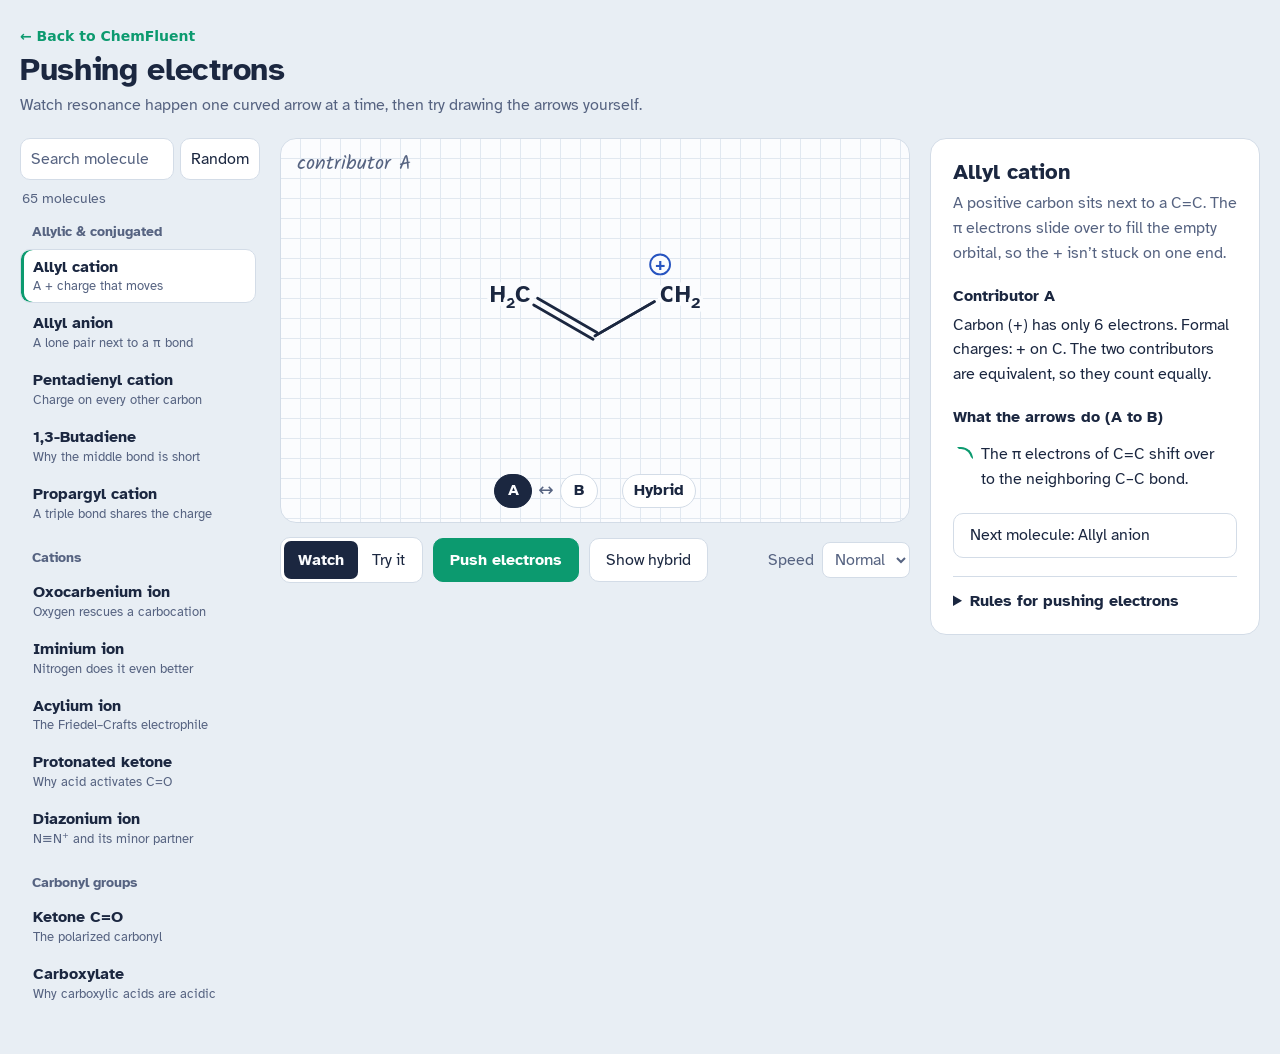
==== resonance.html @ a4720a3f "ChemFluent: 42-chapter Gen Chem, Organic and Biochem study app (learn, worked examples, generated pr" ====
<!DOCTYPE html>
<html lang="en">
<head>
<meta charset="utf-8">
<meta name="viewport" content="width=device-width, initial-scale=1, viewport-fit=cover">
<title>Pushing electrons: resonance, animated</title>
<style>.back-hub{display:inline-block;margin:0 0 8px;font:600 14px system-ui,sans-serif;color:var(--arrow);text-decoration:none}</style>
<link rel="preconnect" href="https://fonts.googleapis.com">
<link rel="preconnect" href="https://fonts.gstatic.com" crossorigin>
<link href="https://fonts.googleapis.com/css2?family=Atkinson+Hyperlegible:wght@400;700&family=Kalam:wght@400;700&display=swap" rel="stylesheet">
<link rel="stylesheet" href="style.css">
</head>
<body>
<div id="loadError" style="max-width:640px;margin:40px auto;padding:20px 24px;border:2px solid #C5352B;border-radius:12px;background:#fff;color:#1B2740;font-family:system-ui,sans-serif;line-height:1.5">
  <strong>The app files didn’t load.</strong>
  <p style="margin:8px 0 0">This page needs <code>style.css</code>, <code>engine.js</code>, <code>molecules.js</code> and <code>app.js</code> in the same folder. Unzip the whole project first (don’t open it from inside the zip), then open <code>index.html</code>. Or open <code>standalone.html</code>, which works on its own.</p>
</div>
<div class="wrap">
  <header>
    <a class="back-hub" href="index.html#/ch/resonance">← Back to ChemFluent</a>
    <h1>Pushing electrons</h1>
    <p>Watch resonance happen one curved arrow at a time, then try drawing the arrows yourself.</p>
  </header>
  <div class="app">
    <nav class="examples" aria-label="Molecules">
      <div class="nav-top">
        <input id="search" type="search" placeholder="Search molecules" aria-label="Search molecules">
        <button id="randBtn">Random</button>
      </div>
      <span id="countLabel"></span>
      <div id="exList"></div>
    </nav>
    <main>
      <div class="stage">
        <div class="stage-tag" id="stageTag"></div>
        <svg id="mol" viewBox="0 0 600 320" role="img" aria-label="Molecule with resonance arrows"></svg>
        <div class="forms" id="formPills"></div>
      </div>
      <div class="controls">
        <div class="seg" role="group" aria-label="Mode">
          <button data-mode="watch" aria-pressed="true">Watch</button>
          <button data-mode="try" aria-pressed="false">Try it</button>
        </div>
        <button class="btn primary" id="pushBtn">Push electrons</button>
        <button class="btn" id="hybridBtn" aria-pressed="false">Show hybrid</button>
        <label class="speed">Speed
          <select id="speedSel"><option value="1.8">Slow</option><option value="1" selected>Normal</option><option value="0.6">Fast</option></select>
        </label>
      </div>
      <div class="try" id="tryBox" hidden>
        <p id="tryMsg"></p>
        <button class="btn" id="hintBtn">Show me where to start</button>
      </div>
    </main>
    <aside class="notes">
      <h2 id="exName"></h2>
      <p id="exIntro"></p>
      <h3 id="formHead"></h3>
      <p id="formNote"></p>
      <div id="stepsSec">
        <h3 id="stepsHead">What the arrows do</h3>
        <ul id="steps"></ul>
        <p class="result" id="result"></p>
      </div>
      <button class="btn" id="nextBtn">Next molecule</button>
      <details>
        <summary>Rules for pushing electrons</summary>
        <ul>
          <li>Atoms never move. Only electrons do: lone pairs and π bonds.</li>
          <li>Single (σ) bonds stay put. They're the skeleton.</li>
          <li>An arrow starts at electrons and points to where they end up, either a new bond or a new lone pair.</li>
          <li>C, N and O can't go past eight electrons. If one arrow adds electrons to an atom, another arrow usually has to take some away.</li>
          <li>Total charge never changes. It only moves.</li>
          <li>No single structure is the real molecule. The real thing is the hybrid, a blend of all the contributors.</li>
          <li>The best contributors have full octets, the fewest charges, and any negative charge on the more electronegative atom.</li>
        </ul>
      </details>
    </aside>
  </div>
</div>
<script src="engine.js"></script>
<script src="molecules.js"></script>
<script src="app.js"></script>
</body>
</html>
---- style.css ----
/* Pushing electrons: styles */
:root{
  box-sizing:border-box;
  padding-top:env(safe-area-inset-top,0px);
  padding-bottom:env(safe-area-inset-bottom,0px);
  --bg:#E8EEF4; --paper:#FBFCFE; --panel:#FFFFFF; --grid:#E1E8F0;
  --ink:#1B2740; --muted:#566381; --line:#D3DCE7;
  --arrow:#0C9A6F; --on-arrow:#FFFFFF; --pos:#2754C0; --neg:#C5352B;
  --soft:#E3F4EE;
}
@media (prefers-color-scheme:dark){
  :root:not([data-theme="light"]){
    --bg:#0F141B; --paper:#151C25; --panel:#19212C; --grid:#1D2733;
    --ink:#E3EAF3; --muted:#95A3B8; --line:#2A3646;
    --arrow:#43D9A0; --on-arrow:#08231A; --pos:#7FA9FF; --neg:#FF8274; --soft:#173228;
  }
}
:root[data-theme="dark"]{
  --bg:#0F141B; --paper:#151C25; --panel:#19212C; --grid:#1D2733;
  --ink:#E3EAF3; --muted:#95A3B8; --line:#2A3646;
  --arrow:#43D9A0; --on-arrow:#08231A; --pos:#7FA9FF; --neg:#FF8274; --soft:#173228;
}
html{scroll-padding-top:env(safe-area-inset-top,0px)}
*,*::before,*::after{box-sizing:inherit}
body{margin:0;background:var(--bg);color:var(--ink);
  font-family:'Atkinson Hyperlegible',system-ui,-apple-system,'Segoe UI',Roboto,sans-serif;font-size:16px;line-height:1.55}
button,select,input{font:inherit;color:inherit}
:focus-visible{outline:3px solid var(--arrow);outline-offset:2px}
.wrap{max-width:1320px;margin:0 auto;padding:24px 20px 48px}
header{margin-bottom:20px;max-width:72ch}
h1{font-size:2rem;line-height:1.15;margin:0 0 4px;letter-spacing:-.01em}
header p{margin:0;color:var(--muted)}
.app{display:grid;grid-template-columns:240px minmax(0,1fr) 330px;gap:20px;align-items:start}

/* molecule list */
nav.examples{position:sticky;top:16px;display:flex;flex-direction:column;gap:8px;max-height:calc(100vh - 32px)}
.nav-top{display:flex;gap:6px;align-items:center}
#search{flex:1;min-width:0;border:1px solid var(--line);background:var(--panel);border-radius:10px;padding:8px 10px}
#search::placeholder{color:var(--muted)}
#randBtn{border:1px solid var(--line);background:var(--panel);border-radius:10px;padding:8px 10px;cursor:pointer;white-space:nowrap}
#countLabel{font-size:.85rem;color:var(--muted);margin:0 2px}
#exList{overflow-y:auto;display:flex;flex-direction:column;gap:2px;padding-right:4px;min-height:0}
.cat{font-size:.85rem;color:var(--muted);margin:14px 12px 4px;font-weight:700}
.cat:first-child{margin-top:4px}
.ex-btn{text-align:left;background:transparent;border:1px solid transparent;border-radius:10px;padding:7px 12px;cursor:pointer;line-height:1.3}
.ex-btn .name{display:block;font-weight:700}
.ex-btn small{display:block;color:var(--muted);font-size:.82rem;margin-top:1px}
.ex-btn:hover{background:var(--panel)}
.ex-btn[aria-current="true"]{background:var(--panel);border-color:var(--line);box-shadow:inset 3px 0 0 var(--arrow)}
.empty-nav{color:var(--muted);padding:8px 12px;margin:0}

/* stage */
.stage{position:relative;background-color:var(--paper);
  background-image:linear-gradient(var(--grid) 1px,transparent 1px),linear-gradient(90deg,var(--grid) 1px,transparent 1px);
  background-size:20px 20px;background-position:-1px -1px;border:1px solid var(--line);border-radius:16px;overflow:hidden}
#mol{display:block;width:100%;height:auto;transition:opacity .18s ease}
#mol.fade{opacity:0}
.stage-tag{position:absolute;top:10px;left:16px;font-family:Kalam,'Comic Sans MS',cursive;font-size:1.25rem;color:var(--muted);pointer-events:none}
.forms{display:flex;justify-content:center;align-items:center;gap:6px;flex-wrap:wrap;padding:0 12px 14px}
.pill{min-width:38px;height:34px;padding:0 11px;border-radius:17px;border:1.5px solid var(--line);background:var(--panel);cursor:pointer;font-weight:700}
.pill.minor{border-style:dashed}
.pill[aria-pressed="true"]{border-color:var(--ink);border-style:solid;background:var(--ink);color:var(--paper)}
.rarr{color:var(--muted);font-size:1.15rem}
.gap{width:12px}

.bond{stroke:var(--ink);stroke-width:2.6;stroke-linecap:round}
.bond.dash{stroke-dasharray:5 6}
.atom{font-size:22px;font-weight:700;fill:var(--ink);paint-order:stroke;stroke:var(--paper);stroke-width:7px;stroke-linejoin:round}
.lp circle{fill:var(--ink)}
.charge circle{fill:var(--paper);stroke-width:1.8}
.charge text{font-size:16px;font-weight:700;text-anchor:middle;dominant-baseline:central}
.charge.pos circle{stroke:var(--pos)} .charge.pos text{fill:var(--pos)}
.charge.neg circle{stroke:var(--neg)} .charge.neg text{fill:var(--neg)}
.delta{font-family:Kalam,cursive;font-size:21px;font-weight:700;text-anchor:middle;dominant-baseline:central}
.delta.pos{fill:var(--pos)} .delta.neg{fill:var(--neg)}
.shaft{fill:none;stroke:var(--arrow);stroke-width:2.5;stroke-linecap:round}
.head{fill:var(--arrow)}
.e{fill:var(--arrow);filter:drop-shadow(0 0 3px var(--arrow))}
.hit{cursor:pointer;fill:transparent;stroke:transparent}
.hit-line{stroke:transparent;stroke-width:20;stroke-linecap:round;cursor:pointer}
.hit:hover{stroke:var(--arrow);stroke-opacity:.25}
.hit-line:hover{stroke:var(--arrow);stroke-opacity:.14}
.sel-line{stroke:var(--arrow);stroke-opacity:.3;stroke-width:16;stroke-linecap:round}
.sel-dot{fill:var(--arrow);fill-opacity:.25;stroke:var(--arrow);stroke-width:2}
.pulse{fill:none;stroke:var(--arrow);stroke-width:2.5;animation:pulse 1.2s ease-out infinite;transform-box:fill-box;transform-origin:center}
@keyframes pulse{0%{opacity:1;transform:scale(.6)}100%{opacity:0;transform:scale(1.6)}}

/* controls */
.controls{display:flex;flex-wrap:wrap;gap:10px;align-items:center;margin-top:14px}
.seg{display:inline-flex;background:var(--panel);border:1px solid var(--line);border-radius:10px;padding:3px}
.seg button{border:0;background:transparent;padding:7px 14px;border-radius:7px;cursor:pointer}
.seg button[aria-pressed="true"]{background:var(--ink);color:var(--paper);font-weight:700}
.btn{border:1px solid var(--line);background:var(--panel);padding:9px 16px;border-radius:10px;cursor:pointer}
.btn[aria-pressed="true"]{border-color:var(--ink);box-shadow:inset 0 0 0 1px var(--ink);font-weight:700}
.btn.primary{background:var(--arrow);border-color:var(--arrow);color:var(--on-arrow);font-weight:700}
.btn:disabled{opacity:.45;cursor:not-allowed}
.speed{margin-left:auto;color:var(--muted);display:flex;gap:8px;align-items:center}
.speed select{background:var(--panel);border:1px solid var(--line);border-radius:8px;padding:6px 8px}
.try{margin-top:12px;background:var(--panel);border:1px solid var(--line);border-radius:12px;padding:12px 14px;display:flex;gap:12px;align-items:center;flex-wrap:wrap}
.try[hidden]{display:none}
.try p{margin:0;flex:1 1 260px}
.try p.good{color:var(--arrow);font-weight:700}
.try p.bad{color:var(--neg)}

/* notes */
aside.notes{background:var(--panel);border:1px solid var(--line);border-radius:16px;padding:20px 22px}
aside h2{font-size:1.4rem;margin:0 0 6px;line-height:1.2}
aside h3{font-size:1rem;margin:18px 0 4px}
aside p{margin:0 0 8px}
#exIntro{color:var(--muted)}
#steps{list-style:none;margin:6px 0 0;padding:0}
#steps li{position:relative;padding:6px 6px 6px 28px;border-radius:8px;transition:background .2s}
#steps li::before{content:"";position:absolute;left:4px;top:11px;width:16px;height:12px;border:2.5px solid var(--arrow);border-color:var(--arrow) var(--arrow) transparent transparent;border-radius:0 12px 0 0}
#steps li.active{background:var(--soft)}
#steps li.empty{color:var(--muted);padding-left:0}
#steps li.empty::before{display:none}
.result{margin-top:10px!important;padding:10px 12px;border-left:3px solid var(--arrow);background:var(--soft);border-radius:0 8px 8px 0}
.result:empty{display:none}
#nextBtn{width:100%;margin-top:16px;text-align:left}
details{margin-top:18px;border-top:1px solid var(--line);padding-top:12px}
summary{cursor:pointer;font-weight:700}
details ul{padding-left:18px;margin:8px 0 0}
details li{margin-bottom:6px}

@media (max-width:1100px){
  .app{grid-template-columns:minmax(0,1fr) 320px}
  nav.examples{grid-column:1 / -1;position:static;max-height:none}
  #exList{max-height:220px;background:var(--panel);border:1px solid var(--line);border-radius:12px;padding:4px}
}
@media (max-width:760px){
  .app{grid-template-columns:minmax(0,1fr)}
  h1{font-size:1.6rem}
  .speed{margin-left:0}
  .stage-tag{font-size:1.05rem}
}
@media (prefers-reduced-motion:reduce){.pulse{animation:none;opacity:.8}}
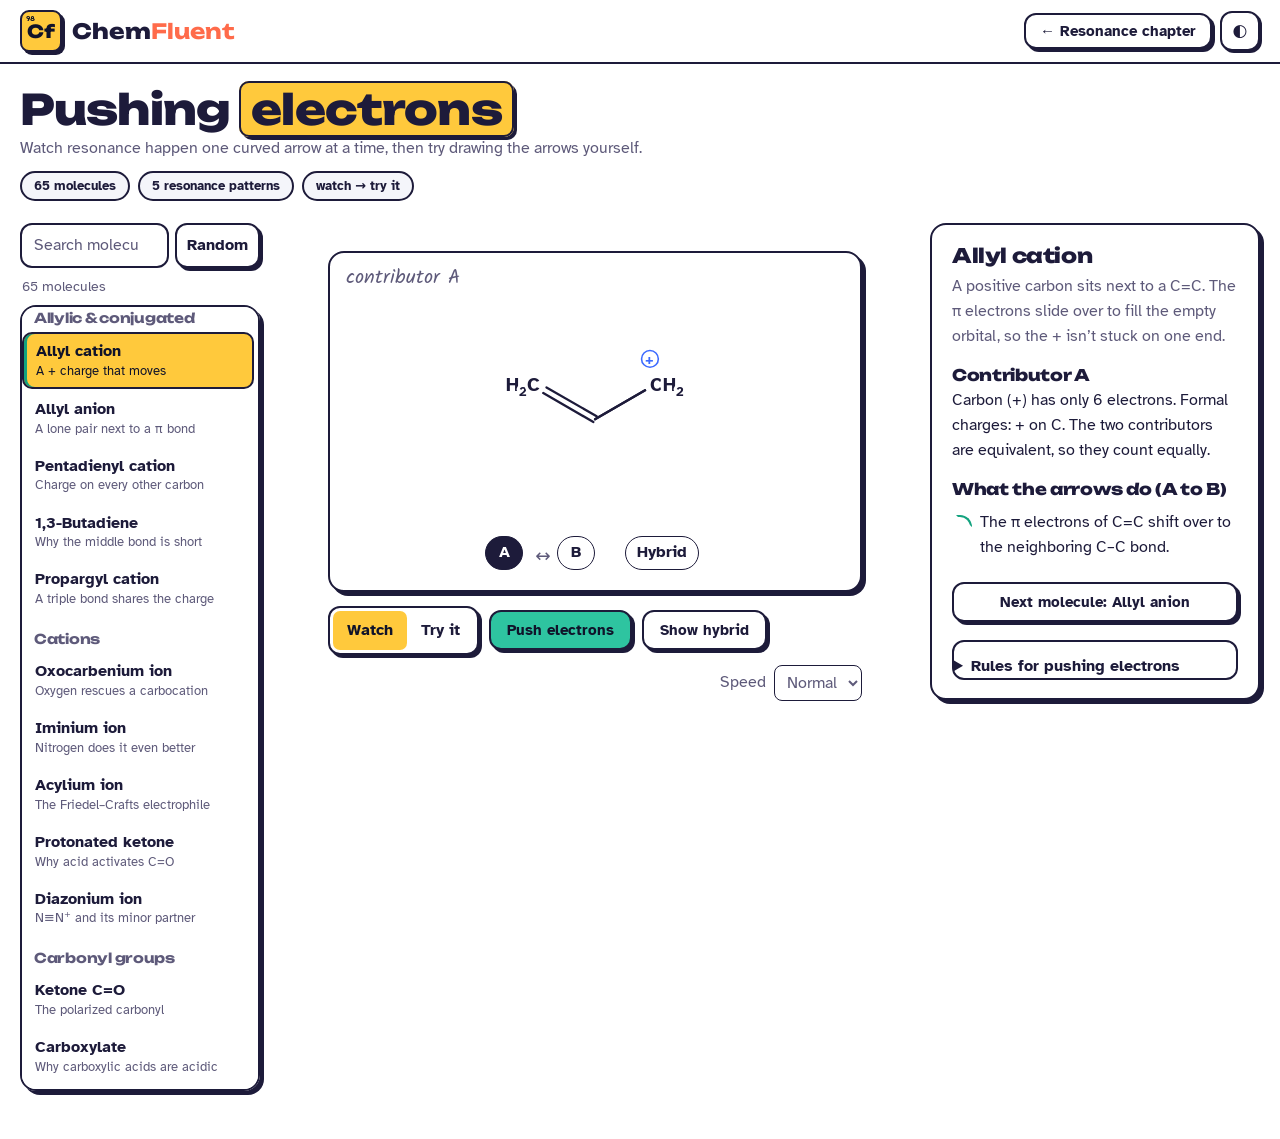
==== commit f6808ae3: "Restyle the Pushing electrons lab in the ChemFluent design Co-Authored-By: Claude Opus 5.5 <noreply@" ====
--- a/resonance.html
+++ b/resonance.html
@@ -4,22 +4,29 @@
 <meta charset="utf-8">
 <meta name="viewport" content="width=device-width, initial-scale=1, viewport-fit=cover">
 <title>Pushing electrons: resonance, animated</title>
-<style>.back-hub{display:inline-block;margin:0 0 8px;font:600 14px system-ui,sans-serif;color:var(--arrow);text-decoration:none}</style>
 <link rel="preconnect" href="https://fonts.googleapis.com">
 <link rel="preconnect" href="https://fonts.gstatic.com" crossorigin>
-<link href="https://fonts.googleapis.com/css2?family=Atkinson+Hyperlegible:wght@400;700&family=Kalam:wght@400;700&display=swap" rel="stylesheet">
-<link rel="stylesheet" href="style.css">
+<link href="https://fonts.googleapis.com/css2?family=Atkinson+Hyperlegible:wght@400;700&family=Kalam:wght@400;700&family=Unbounded:wght@600;800&display=swap" rel="stylesheet">
+<link rel="stylesheet" href="hub.css?v=9">
+<link rel="stylesheet" href="style.css?v=2">
+<link rel="stylesheet" href="pe-skin.css?v=1">
+<script>try{const t=localStorage.getItem('cf-theme');if(t)document.documentElement.dataset.theme=t}catch(e){}</script>
 </head>
 <body>
 <div id="loadError" style="max-width:640px;margin:40px auto;padding:20px 24px;border:2px solid #C5352B;border-radius:12px;background:#fff;color:#1B2740;font-family:system-ui,sans-serif;line-height:1.5">
   <strong>The app files didn’t load.</strong>
   <p style="margin:8px 0 0">This page needs <code>style.css</code>, <code>engine.js</code>, <code>molecules.js</code> and <code>app.js</code> in the same folder. Unzip the whole project first (don’t open it from inside the zip), then open <code>index.html</code>. Or open <code>standalone.html</code>, which works on its own.</p>
 </div>
+<header class="top">
+  <a class="logo" href="index.html#/"><span class="tile" aria-hidden="true"><small>98</small>Cf</span>Chem<b>Fluent</b></a>
+  <div class="meta"><a class="btn" style="padding:7px 14px;box-shadow:3px 3px 0 var(--ink)" href="index.html#/ch/resonance">← Resonance chapter</a>
+  <button class="iconbtn" id="themeBtn" aria-label="Toggle light and dark theme" onclick="const n=(document.documentElement.dataset.theme==='dark')?'light':'dark';document.documentElement.dataset.theme=n;try{localStorage.setItem('cf-theme',n)}catch(e){}">◐</button></div>
+</header>
 <div class="wrap">
-  <header>
-    <a class="back-hub" href="index.html#/ch/resonance">← Back to ChemFluent</a>
-    <h1>Pushing electrons</h1>
+  <header class="pe-h">
+    <h1>Pushing <em>electrons</em></h1>
     <p>Watch resonance happen one curved arrow at a time, then try drawing the arrows yourself.</p>
+    <div class="pe-chips"><span>65 molecules</span><span>5 resonance patterns</span><span>watch → try it</span></div>
   </header>
   <div class="app">
     <nav class="examples" aria-label="Molecules">
--- a/hub.css
+++ b/hub.css
@@ -0,0 +1,359 @@
+/* ChemFluent — "Periodic Pop": lab-notebook paper, element tiles, flat bold color, ink outlines. */
+:root{
+  --paper:#FFFFFF; --paper2:#FFFFFF; --grid:rgba(40,40,90,.06); --ink:#1D1B3A; --muted:#5E5A7A; --line:#1D1B3A;
+  --c1:#FF6B4A; --c2:#3D6BFF; --c3:#FFC93C; --c4:#2EC4A0; --c5:#A66CFF;
+  --acc:#2EC4A0; --acc2:#3D6BFF; --warm:#FFC93C; --pink:#FF5FA2; --neg:#FF4B4B; --ok:#14A37F;
+  --panel:#FFFFFF; --panel2:#F4F5FA; --on-acc:#1D1B3A;
+  --sh:4px 4px 0 var(--ink); --sh2:7px 7px 0 var(--ink); --r:16px; --bw:2.5px;
+  color-scheme:light;
+}
+:root[data-theme="dark"]{
+  --paper:#15142B; --paper2:#1C1B38; --grid:rgba(255,255,255,.05); --ink:#F4F1FF; --muted:#B4AFD6; --line:#F4F1FF;
+  --panel:#1F1E3E; --panel2:#2A2850; --on-acc:#15142B; color-scheme:dark;
+}
+*{box-sizing:border-box}
+html{scroll-padding-top:80px}
+body{margin:0;color:var(--ink);font:17px/1.6 "Atkinson Hyperlegible",system-ui,sans-serif;min-height:100vh;
+  background-color:var(--paper);background-image:url("data:image/svg+xml,%3Csvg%20xmlns%3D%22http%3A//www.w3.org/2000/svg%22%20width%3D%2256%22%20height%3D%2297%22%20viewBox%3D%220%200%2056%2097%22%3E%3Cpath%20d%3D%22M28%200l28%2016v32L28%2064%200%2048V16zM28%2064v33M0%2016L-28%200M56%2016l28-16%22%20fill%3D%22none%22%20stroke%3D%22%233D6BFF%22%20stroke-opacity%3D%22.09%22%20stroke-width%3D%221.5%22/%3E%3C/svg%3E")}
+:root[data-theme="dark"] body{background-image:linear-gradient(var(--grid) 1px,transparent 1px),linear-gradient(90deg,var(--grid) 1px,transparent 1px);background-size:28px 28px}
+a{color:var(--acc2)}
+h1,h2,h3{font-family:Unbounded,"Arial Black",sans-serif;font-weight:800;letter-spacing:-.02em;line-height:1.1}
+sub,sup{font-size:.72em}
+.skip{position:absolute;left:-999px;top:8px;background:var(--c3);color:var(--ink);padding:8px 14px;border:var(--bw) solid var(--ink);border-radius:10px;z-index:99}.skip:focus{left:8px}
+:focus-visible{outline:3px dashed var(--c2);outline-offset:3px}
+[hidden]{display:none!important}
+main:focus{outline:none}
+#bgfx{position:fixed;inset:0;z-index:-1;pointer-events:none}
+.aurora{display:none}
+
+/* top bar */
+.top{position:sticky;top:0;z-index:30;display:flex;align-items:center;gap:14px;padding:10px 20px;background:color-mix(in srgb,var(--paper) 88%,transparent);backdrop-filter:blur(8px);border-bottom:var(--bw) solid var(--ink)}
+.logo{display:flex;align-items:center;gap:10px;font:800 21px Unbounded,sans-serif;color:var(--ink);text-decoration:none}
+.logo .tile{position:relative;width:42px;height:42px;border:var(--bw) solid var(--ink);border-radius:9px;background:var(--c3);color:#10132A;box-shadow:3px 3px 0 var(--ink);display:grid;place-items:center;font-size:18px;animation:tileIn .8s cubic-bezier(.2,1.6,.4,1)}
+.logo .tile small{position:absolute;left:4px;top:1px;font:700 8px "Atkinson Hyperlegible",sans-serif}
+.logo:hover .tile{animation:wob .5s}
+.logo b{color:var(--c1)}
+@keyframes tileIn{from{transform:rotate(-180deg) scale(0)}}
+@keyframes wob{25%{transform:rotate(-10deg)}75%{transform:rotate(8deg)}}
+.meta{margin-left:auto;display:flex;align-items:center;gap:8px}
+.mt{display:flex;align-items:center;gap:6px;background:var(--paper2);border:2px solid var(--ink);border-radius:999px;padding:4px 12px;font-size:14px;font-weight:700}
+.lb{display:block;width:46px;height:8px;border-radius:9px;border:1.5px solid var(--ink);overflow:hidden;background:var(--paper)}.lb i{display:block;height:100%;width:0;background:var(--c4);transition:width .6s}
+.iconbtn{background:var(--paper2);border:2px solid var(--ink);color:var(--ink);width:40px;height:40px;border-radius:12px;font-size:17px;cursor:pointer;box-shadow:2px 2px 0 var(--ink)}
+.iconbtn:active{transform:translate(2px,2px);box-shadow:none}
+.menu{display:none}
+
+/* layout + sidebar */
+.layout{display:grid;grid-template-columns:270px minmax(0,1fr);max-width:1420px;margin:0 auto}
+.side{position:sticky;top:64px;height:calc(100vh - 64px);overflow:auto;padding:16px 12px 40px;border-right:var(--bw) solid var(--ink);background:color-mix(in srgb,var(--paper) 85%,transparent)}
+.nl{display:flex;align-items:center;gap:10px;padding:7px 10px;border-radius:10px;color:var(--ink);text-decoration:none;font-size:15px;line-height:1.25;border:2px solid transparent}
+.nl:hover{background:var(--panel2)}.nl.on{background:var(--c3);color:#10132A;border-color:var(--ink);box-shadow:2px 2px 0 var(--ink);font-weight:700}
+.nl .ni{width:24px;text-align:center}
+.nl.ch{font-size:14px}
+.badge{margin-left:auto;background:var(--c1);color:#fff;border:1.5px solid var(--ink);font-size:11px;border-radius:999px;padding:0 7px}
+.ng{margin:18px 10px 6px;font:800 11px Unbounded,sans-serif;letter-spacing:.06em;text-transform:uppercase}
+main{padding:28px clamp(16px,4vw,48px) 80px;min-width:0;animation:fade .35s ease}
+@keyframes fade{from{opacity:0;transform:translateY(8px)}}
+.ring{flex:none}.ring .rb{fill:none;stroke:color-mix(in srgb,var(--ink) 15%,transparent);stroke-width:3.5}.ring .rf{fill:none;stroke-width:3.5;stroke-linecap:round;transform:rotate(-90deg);transform-origin:center;transition:stroke-dashoffset .8s}
+
+/* buttons */
+.btn{display:inline-flex;align-items:center;justify-content:center;gap:8px;font:700 15px "Atkinson Hyperlegible",sans-serif;padding:11px 18px;border-radius:12px;border:var(--bw) solid var(--ink);background:var(--paper2);color:var(--ink);cursor:pointer;text-decoration:none;box-shadow:var(--sh);transition:transform .12s,box-shadow .12s}
+.btn:hover:not(:disabled){transform:translate(-2px,-2px);box-shadow:6px 6px 0 var(--ink)}
+.btn:active:not(:disabled){transform:translate(3px,3px);box-shadow:1px 1px 0 var(--ink)}
+.btn:disabled{opacity:.45;cursor:not-allowed}
+.btn.pri{background:var(--c4);color:#10132A}
+.btn.ok{background:var(--c4);color:#10132A}.btn.no{background:var(--c1);color:#fff}
+.chip{border:2px solid var(--ink);background:var(--paper2);color:var(--ink);border-radius:999px;padding:5px 12px;font:inherit;font-size:13px;font-weight:700;cursor:pointer}
+.chip.on{background:var(--c2);color:#fff}
+.cta{display:flex;flex-wrap:wrap;gap:12px;margin-top:20px}
+
+/* hero */
+.hero{display:grid;grid-template-columns:1.25fr .75fr;gap:24px;align-items:center;margin-bottom:26px}
+.kick{display:inline-block;font:800 12px Unbounded,sans-serif;letter-spacing:.08em;text-transform:uppercase;background:var(--c5);color:#fff;padding:6px 12px;border:2px solid var(--ink);border-radius:8px;box-shadow:3px 3px 0 var(--ink);transform:rotate(-1.5deg)}
+.hero h1{font-size:clamp(32px,5vw,62px);margin:18px 0 14px}
+.hero h1 span{position:relative;display:inline-block;z-index:0}
+.hero h1 span::after{content:"";position:absolute;left:-4px;right:-4px;bottom:.08em;height:.36em;background:var(--c3);z-index:-1;transform:skewX(-8deg) scaleX(0);transform-origin:left;animation:hl 1s .4s cubic-bezier(.2,.8,.2,1) forwards}
+:root[data-theme="dark"] .hero h1 span::after{background:var(--c5)}
+@keyframes hl{to{transform:skewX(-8deg) scaleX(1)}}
+.hero p{color:var(--muted);max-width:60ch}
+.hero-art svg{width:100%;max-width:330px;overflow:visible}
+.flask .glass{fill:none;stroke:var(--ink);stroke-width:5;stroke-linejoin:round}
+.flask .liq{fill:var(--c4)}
+.flask .wave{animation:wave 3s ease-in-out infinite}
+@keyframes wave{50%{transform:translateX(-30px)}}
+.flask .bub{fill:var(--paper2);stroke:var(--ink);stroke-width:3;animation:bub 2.6s ease-in infinite}
+.flask .bub:nth-of-type(2){animation-delay:.7s}.flask .bub:nth-of-type(3){animation-delay:1.4s}.flask .bub:nth-of-type(4){animation-delay:2s}
+@keyframes bub{0%{transform:translateY(0) scale(.6);opacity:0}15%{opacity:1}100%{transform:translateY(-190px) scale(1.1);opacity:0}}
+.flask .mol{animation:orbit 9s linear infinite;transform-origin:165px 150px}
+.flask .mol line{stroke:var(--ink);stroke-width:4}
+.flask .mol circle{stroke:var(--ink);stroke-width:3}
+@keyframes orbit{to{transform:rotate(360deg)}}
+.stats{display:grid;grid-template-columns:repeat(4,1fr);gap:14px;margin:8px 0 20px}
+.stat{border:var(--bw) solid var(--ink);border-radius:var(--r);padding:14px 16px;box-shadow:var(--sh);background:var(--paper2)}
+.stat:nth-child(1){background:color-mix(in srgb,var(--c2) 18%,var(--paper2))}.stat:nth-child(2){background:color-mix(in srgb,var(--c4) 22%,var(--paper2))}.stat:nth-child(3){background:color-mix(in srgb,var(--c1) 18%,var(--paper2))}.stat:nth-child(4){background:color-mix(in srgb,var(--c5) 18%,var(--paper2))}
+.stat b{display:block;font:800 28px Unbounded,sans-serif}.stat span{color:var(--muted);font-size:14px;font-weight:700}
+.banner{display:block;margin:0 0 20px;padding:14px 18px;border:var(--bw) solid var(--ink);border-radius:var(--r);background:var(--c3);color:#10132A;text-decoration:none;box-shadow:var(--sh)}
+.banner a{color:#10132A}
+.banner.ok{background:var(--c4)}
+.course{margin:34px 0}
+.course-h{display:flex;justify-content:space-between;align-items:flex-end;gap:16px;margin-bottom:16px;padding-bottom:10px;border-bottom:var(--bw) dashed color-mix(in srgb,var(--ink) 35%,transparent)}
+.course-h h2{margin:6px 0 4px;font-size:clamp(22px,3vw,30px)}.course-h small{color:var(--muted)}
+.code{display:inline-block;font:800 11px Unbounded,sans-serif;letter-spacing:.06em;padding:3px 8px;border:2px solid var(--ink);border-radius:6px;background:var(--cc,var(--c3));color:#10132A!important}
+
+/* chapter cards = element tiles */
+.cgrid{display:grid;grid-template-columns:repeat(auto-fill,minmax(178px,1fr));gap:16px}
+.ccard{position:relative;display:flex;flex-direction:column;text-align:left;font:inherit;color:#10132A;background:var(--cc,var(--c3));border:var(--bw) solid var(--ink);border-radius:14px;padding:12px 14px 14px;text-decoration:none;cursor:pointer;box-shadow:var(--sh);min-height:200px;
+  transition:transform .18s cubic-bezier(.2,1.4,.4,1),box-shadow .18s;animation:pop .5s both cubic-bezier(.2,1.4,.4,1)}
+@keyframes pop{from{opacity:0;transform:scale(.7) rotate(-6deg)}}
+.ccard:hover{transform:translate(-3px,-3px) rotate(-1.5deg);box-shadow:var(--sh2)}
+.ccard:nth-child(even):hover{transform:translate(-3px,-3px) rotate(1.5deg)}
+.ccard .zn{display:flex;justify-content:space-between;font:800 12px Unbounded,sans-serif}
+.ccard .sym{font:800 48px/1 Unbounded,sans-serif;margin:8px 0 6px;letter-spacing:-.04em}
+.ccard b{font-size:16px;line-height:1.25}
+.ccard small{font-size:13px;line-height:1.4;opacity:.8;margin-top:4px}
+.ccard .m{margin-top:auto;padding-top:10px;display:flex;align-items:center;gap:8px;font:700 12px "Atkinson Hyperlegible",sans-serif}
+.ccard .meter{flex:1;height:9px;border:2px solid #10132A;border-radius:9px;background:rgba(255,255,255,.55);overflow:hidden}.ccard .meter i{display:block;height:100%;background:#10132A}
+.ccard.mastered::after{content:"★";position:absolute;right:-10px;top:-12px;width:30px;height:30px;border-radius:50%;background:var(--c3);border:2px solid var(--ink);display:grid;place-items:center;font-size:15px;color:#10132A;animation:spinIn .6s cubic-bezier(.2,1.6,.4,1)}
+@keyframes spinIn{from{transform:rotate(-180deg) scale(0)}}
+.ccard .em{display:none}
+
+/* chapter page */
+.chhead{margin-bottom:20px}
+.back{font-size:14px;text-decoration:none;color:var(--muted);font-weight:700}
+.chtitle{display:flex;align-items:center;gap:18px;margin:12px 0}.chtitle>div:not(.bigtile):not(.mflask){flex:1}
+.chtitle h1{margin:8px 0 6px;font-size:clamp(26px,4vw,44px)}.chtitle p{margin:0;color:var(--muted)}
+.bigtile{flex:none;position:relative;width:96px;height:104px;border:var(--bw) solid var(--ink);border-radius:14px;background:var(--cc);box-shadow:var(--sh);display:grid;place-items:center;color:#10132A;animation:tileIn .8s cubic-bezier(.2,1.6,.4,1)}
+.bigtile b{font:800 40px Unbounded,sans-serif}.bigtile small{position:absolute;left:8px;top:5px;font:800 12px Unbounded,sans-serif}.bigtile i{position:absolute;bottom:6px;font-size:18px;font-style:normal}
+.mflask{flex:none;width:76px;text-align:center;font:800 12px Unbounded,sans-serif}
+.mflask svg{width:70px;height:84px;overflow:visible}
+.mflask .g{fill:none;stroke:var(--ink);stroke-width:4;stroke-linejoin:round}
+.mflask .l{fill:var(--cc)}
+.tabs{display:flex;gap:8px;flex-wrap:wrap;margin-top:14px}
+.tabs a{padding:9px 16px;border-radius:12px;text-decoration:none;color:var(--ink);font-weight:700;font-size:15px;border:var(--bw) solid var(--ink);background:var(--paper2);box-shadow:3px 3px 0 var(--ink);transition:transform .12s,box-shadow .12s}
+.tabs a:hover{transform:translate(-1px,-1px);box-shadow:4px 4px 0 var(--ink)}
+.tabs a.on{background:var(--cc,var(--c3));color:#10132A;transform:translate(2px,2px);box-shadow:1px 1px 0 var(--ink)}
+.page{position:relative;background:var(--panel);border:var(--bw) solid var(--ink);border-radius:20px;padding:clamp(20px,3vw,34px);box-shadow:var(--sh2);max-width:880px;animation:pageIn .4s cubic-bezier(.2,1.2,.4,1)}
+@keyframes pageIn{from{opacity:0;transform:translateY(16px) rotate(.6deg)}}
+.page h2{font-size:clamp(22px,3vw,32px);margin:10px 0 14px}
+.pg{display:inline-block;font:800 11px Unbounded,sans-serif;letter-spacing:.06em;text-transform:uppercase;background:var(--c2);color:#fff;padding:4px 10px;border-radius:6px;border:2px solid var(--ink)}
+.page p{margin:10px 0}
+.formula{font:800 clamp(15px,2.2vw,19px) Unbounded,sans-serif;text-align:center;padding:16px;border:var(--bw) solid var(--ink);border-radius:14px;background:var(--c3);color:#10132A;box-shadow:var(--sh);margin:14px 0}
+.mono{font-family:ui-monospace,Menlo,monospace}.big{font-size:1.1em}
+mark{background:var(--c3);color:#10132A;border-radius:4px;padding:0 3px}
+.pill{display:inline-block;padding:4px 12px;border-radius:999px;border:2px solid var(--ink);background:var(--paper2);margin:0 6px 6px 0;font-weight:700}
+.tbl{width:100%;border-collapse:separate;border-spacing:0;margin:14px 0;font-size:15px;border:var(--bw) solid var(--ink);border-radius:12px;overflow:hidden}
+.tbl th,.tbl td{padding:8px 10px;text-align:left;vertical-align:middle;border-bottom:1.5px solid color-mix(in srgb,var(--ink) 20%,transparent)}
+.tbl tr:last-child td{border-bottom:0}
+.tbl th{background:var(--ink);color:var(--paper);font:800 11px Unbounded,sans-serif;letter-spacing:.04em;text-transform:uppercase}
+.tbl tr:nth-child(odd) td{background:color-mix(in srgb,var(--c2) 6%,transparent)}
+.map{display:flex;align-items:center;justify-content:center;flex-wrap:wrap;gap:8px;margin:14px 0;text-align:center}
+.map span{background:var(--c4);color:#10132A;border:2px solid var(--ink);border-radius:10px;padding:8px 14px;font-weight:800;box-shadow:3px 3px 0 var(--ink)}.map em{font-style:normal;font-size:13px;font-weight:700}
+.pnav{display:flex;align-items:center;justify-content:space-between;gap:12px;margin-top:26px;flex-wrap:wrap}
+.dots{display:flex;gap:6px}.dots i{width:12px;height:12px;border-radius:3px;border:2px solid var(--ink);background:var(--paper2);transition:transform .2s}.dots i.on{background:var(--c1);transform:rotate(45deg)}.dots i.done{background:var(--c4)}
+.viewer{margin:16px 0;background:#1D1B3A;border:var(--bw) solid var(--ink);border-radius:16px;padding:10px;box-shadow:var(--sh)}
+.viewer canvas,.vis.geo canvas{width:100%;height:300px;display:block;touch-action:none;cursor:grab}
+.vis.geo{background:#1D1B3A}
+.vctl{display:flex;flex-wrap:wrap;gap:6px;justify-content:center}.viewer .chip{background:#FFFDF7;color:#10132A;border-color:#FFFDF7}.viewer .chip.on{background:var(--c3)}
+.tip{font-size:13px;color:var(--muted)}.viewer .tip{color:#cfcde6;text-align:center}.center{text-align:center}
+.launch{margin-top:10px}
+
+/* questions */
+.prompt{font-size:19px;line-height:1.55}
+.cfg{font:800 19px Unbounded,sans-serif;margin:12px 0;padding:12px 16px;background:var(--panel2);border:2px solid var(--ink);border-radius:12px;text-align:center}
+.cfg.small{font:700 17px "Atkinson Hyperlegible",sans-serif}
+.eq{margin:12px 0;padding:12px 16px;background:var(--panel2);border:2px dashed var(--ink);border-radius:12px;text-align:center;font-weight:700;font-size:18px}
+.vis{margin:14px 0;padding:10px;background:var(--paper2);border:var(--bw) solid var(--ink);border-radius:16px;display:flex;justify-content:center;background-image:linear-gradient(var(--grid) 1px,transparent 1px),linear-gradient(90deg,var(--grid) 1px,transparent 1px);background-size:20px 20px}
+.vis svg.mol{width:100%;max-width:440px;height:auto;max-height:260px}
+svg.mol line{stroke:var(--ink);stroke-width:3;stroke-linecap:round}
+svg.mol .hlb{stroke:var(--c1)}
+svg.mol line.hash{stroke-width:2.2}
+svg.mol .wedge{fill:var(--ink)}
+svg.mol .hl{fill:var(--c3);stroke:var(--ink);stroke-width:2.5}
+svg.mol .lab{font:800 19px "Atkinson Hyperlegible",sans-serif;fill:var(--ink);text-anchor:middle;dominant-baseline:central;paint-order:stroke;stroke:var(--paper2);stroke-width:6px}
+svg.mol .lab.el-O{fill:#E8452A}svg.mol .lab.el-N{fill:#2F57E6}svg.mol .lab.el-Cl{fill:#119272}svg.mol .lab.el-Br{fill:#B45309}svg.mol .lab.el-F{fill:#4D8A12}
+:root[data-theme="dark"] svg.mol .lab.el-O{fill:#FF8A6E}:root[data-theme="dark"] svg.mol .lab.el-N{fill:#8FA8FF}
+svg.mol .lab.g{font-size:17px}
+svg.mol .rk{fill:var(--c1);font-size:13px}
+svg.mol .dot{fill:var(--c2)}svg.mol .ctr{fill:var(--ink)}
+svg.stereo{max-width:340px}
+.opts{display:grid;gap:10px;margin-top:16px}
+.opt{display:flex;align-items:center;gap:12px;text-align:left;width:100%;font:inherit;font-size:17px;color:var(--ink);background:var(--paper2);border:var(--bw) solid var(--ink);border-radius:12px;padding:11px 14px;cursor:pointer;box-shadow:3px 3px 0 var(--ink);transition:transform .1s,box-shadow .1s,background .15s}
+.opt:hover:not(:disabled){transform:translate(-2px,-2px);box-shadow:5px 5px 0 var(--ink);background:color-mix(in srgb,var(--c3) 30%,var(--paper2))}
+.opt:active:not(:disabled){transform:translate(2px,2px);box-shadow:1px 1px 0 var(--ink)}
+.opt .key{flex:none;width:30px;height:30px;border-radius:8px;display:grid;place-items:center;background:var(--ink);color:var(--paper);font:800 13px Unbounded,sans-serif}
+.opt.picked{background:color-mix(in srgb,var(--c2) 25%,var(--paper2))}
+.opt.right{background:var(--c4);color:#10132A;animation:good .5s cubic-bezier(.2,1.6,.4,1)}
+.opt.right .key{background:#10132A;color:#fff}
+.opt.wrong{background:var(--c1);color:#fff;animation:shake .4s}
+.opt.wrong .key{background:#fff;color:#10132A}
+.opt:disabled{cursor:default}
+@keyframes good{40%{transform:scale(1.03) rotate(-.6deg)}}
+@keyframes shake{20%{transform:translateX(-7px) rotate(-1deg)}40%{transform:translateX(6px) rotate(1deg)}60%{transform:translateX(-4px)}80%{transform:translateX(3px)}}
+.ans{display:flex;flex-wrap:wrap;gap:10px;align-items:center;margin-top:16px}
+.ans input{flex:1;min-width:180px;font:inherit;font-size:18px;padding:11px 14px;border-radius:12px;border:var(--bw) solid var(--ink);background:var(--paper2);color:var(--ink);box-shadow:inset 3px 3px 0 color-mix(in srgb,var(--ink) 12%,transparent)}
+.ans input:focus{outline:3px solid var(--c3);outline-offset:1px}.ans input.bad{background:color-mix(in srgb,var(--c1) 20%,var(--paper2))}
+.unit{font-weight:800}
+.bal{justify-content:center;font-size:19px;gap:8px}.bal label{display:flex;align-items:center;gap:4px}.bal .f{white-space:nowrap}.bal input.co{width:58px;min-width:0;flex:none;text-align:center;padding:7px 4px}.bal .arr{font-size:22px;margin:0 4px}
+.fb:empty{display:none}
+.verdict{position:relative;margin-top:18px;padding:12px 16px;border:var(--bw) solid var(--ink);border-radius:12px;font:800 17px Unbounded,sans-serif;box-shadow:var(--sh);animation:stamp .45s cubic-bezier(.2,1.6,.4,1)}
+@keyframes stamp{from{transform:scale(1.6) rotate(-6deg);opacity:0}}
+.verdict.ok{background:var(--c4);color:#10132A}
+.verdict.no{background:var(--c1);color:#fff}.verdict span{font:400 16px "Atkinson Hyperlegible",sans-serif;margin-left:8px}
+.how{margin-top:14px;padding:14px 18px;border:var(--bw) dashed var(--ink);border-radius:14px;background:var(--panel2)}.how ol{margin:8px 0 0;padding-left:22px}.how li{margin:6px 0}
+.wsteps{counter-reset:s;list-style:none;padding:0;margin:18px 0 0}
+.wsteps li{position:relative;padding:12px 14px 12px 56px;margin:12px 0;background:var(--paper2);border:var(--bw) solid var(--ink);border-radius:12px;box-shadow:3px 3px 0 var(--ink);animation:slideIn .45s cubic-bezier(.2,1.3,.4,1)}
+@keyframes slideIn{from{opacity:0;transform:translateX(-24px) rotate(-1deg)}}
+.wsteps li::before{counter-increment:s;content:counter(s);position:absolute;left:12px;top:10px;width:30px;height:30px;border-radius:8px;border:2px solid var(--ink);background:var(--c5);color:#fff;display:grid;place-items:center;font:800 13px Unbounded,sans-serif}
+.final{margin-top:14px;padding:14px 18px;border:var(--bw) solid var(--ink);border-radius:12px;background:var(--c3);color:#10132A;font-size:19px;box-shadow:var(--sh);animation:stamp .5s cubic-bezier(.2,1.6,.4,1)}
+.prog{display:flex;align-items:center;gap:14px;margin-bottom:12px}
+.pbar{flex:1;height:14px;border:var(--bw) solid var(--ink);border-radius:9px;background:var(--paper2);overflow:hidden}.pbar i{display:block;height:100%;background:repeating-linear-gradient(-45deg,var(--c4) 0 10px,#7FE3C8 10px 20px);transition:width .5s cubic-bezier(.2,1.3,.4,1)}
+.score{font-weight:800}
+.page.do.shake{animation:shake .4s}
+.page.do.glow{animation:good .5s}
+.result{text-align:center;margin:0 auto}.result .big{font-size:70px;animation:bounceIn .7s cubic-bezier(.2,1.6,.4,1)}.result .cta{justify-content:center}.result .tbl{text-align:left;max-width:540px;margin:16px auto}
+@keyframes bounceIn{from{transform:scale(0) rotate(-30deg)}}
+.xp-pop{position:fixed;left:50%;top:92px;translate:-50% 0;z-index:90;background:var(--c3);color:#10132A;border:var(--bw) solid #10132A;box-shadow:3px 3px 0 #10132A;font:800 15px Unbounded,sans-serif;padding:7px 16px;border-radius:10px;animation:xp 1.2s ease forwards;pointer-events:none}
+@keyframes xp{0%{opacity:0;transform:translateY(10px) scale(.6) rotate(-8deg)}20%{opacity:1;transform:none}100%{opacity:0;transform:translateY(-34px)}}
+.confetti{position:fixed;inset:0;pointer-events:none;z-index:95}
+.fizz{position:fixed;border-radius:50%;border:2.5px solid #10132A;pointer-events:none;z-index:96}
+
+/* exam */
+.examhead{position:sticky;top:64px;z-index:5;display:flex;align-items:center;gap:14px;padding:12px 0;background:var(--paper);margin-bottom:10px;border-bottom:var(--bw) dashed color-mix(in srgb,var(--ink) 40%,transparent)}
+.clock{margin-left:auto;font:800 20px Unbounded,sans-serif;font-variant-numeric:tabular-nums;background:#1D1B3A;color:var(--c3);padding:4px 12px;border-radius:8px}
+.qnav{display:flex;flex-wrap:wrap;gap:6px;margin-bottom:18px}.qnav button{width:38px;height:38px;border-radius:9px;border:2px solid var(--ink);background:var(--paper2);color:var(--ink);font:800 13px Unbounded,sans-serif;cursor:pointer;box-shadow:2px 2px 0 var(--ink)}
+.qnav button.done{background:var(--c2);color:#fff}.qnav button.on{background:var(--c3);color:#10132A}
+.review details{border:2px solid var(--ink);border-radius:12px;margin:8px 0;padding:10px 14px;text-align:left;background:var(--paper2)}.review summary{cursor:pointer;font-weight:800}.rq{padding-top:8px}
+
+/* flashcards */
+.boxes{display:grid;grid-template-columns:repeat(6,1fr);gap:8px;margin-top:12px}.boxes div{border:2px solid var(--ink);border-radius:10px;padding:8px;text-align:center;background:var(--paper2);box-shadow:2px 2px 0 var(--ink)}.boxes b{display:block;font:800 22px Unbounded,sans-serif}.boxes span{font-size:12px;font-weight:700}
+.flip{position:relative;max-width:620px;height:300px;margin:14px auto;perspective:1200px;cursor:pointer;outline:none}
+.flip .face{position:absolute;inset:0;border-radius:20px;border:var(--bw) solid var(--ink);background:var(--c3);color:#10132A;box-shadow:var(--sh2);backface-visibility:hidden;display:flex;flex-direction:column;align-items:center;justify-content:center;padding:28px;text-align:center;transition:transform .65s cubic-bezier(.2,1.3,.4,1)}
+.flip .back{transform:rotateY(180deg);background:var(--c4)}
+.flip.on .front{transform:rotateY(-180deg)}.flip.on .back{transform:rotateY(0)}
+.flip small{text-transform:uppercase;letter-spacing:.08em;font:800 11px Unbounded,sans-serif}.flip .rg{font:800 clamp(22px,4vw,32px) Unbounded,sans-serif;margin:14px 0}.flip .back p{font-size:20px;font-weight:800}
+.flip .tap{position:absolute;bottom:16px;font-size:13px;font-weight:700}
+.rate{display:flex;gap:10px;justify-content:center;flex-wrap:wrap;margin-top:18px}
+
+/* periodic table */
+.ptctl{display:flex;gap:8px;margin-bottom:14px}
+.ptable{display:grid;grid-template-columns:repeat(18,minmax(0,1fr));grid-template-rows:repeat(7,auto) 14px repeat(2,auto);gap:4px;position:relative}
+.el{aspect-ratio:1;border:2px solid var(--ink);border-radius:6px;background:var(--ec);color:#10132A;font:inherit;padding:2px;cursor:pointer;display:flex;flex-direction:column;align-items:center;justify-content:center;transition:transform .15s cubic-bezier(.2,1.6,.4,1)}
+.el:hover,.el.sel{transform:scale(1.3) rotate(-4deg);z-index:2;box-shadow:3px 3px 0 var(--ink)}
+.el small{font-size:clamp(7px,.7vw,10px);font-weight:700}.el b{font:800 clamp(8px,1vw,14px) Unbounded,sans-serif}
+.ptinfo{grid-column:3/13;grid-row:1/4;display:flex;gap:14px;align-items:center;padding:6px 10px}
+.ptinfo h3{margin:0}.ptinfo p{margin:2px 0;font-size:14px;color:var(--muted)}.cfg2{color:var(--ink)!important;font-size:15px!important;font-weight:700}
+.pbig{width:78px;height:78px;flex:none;border:var(--bw) solid var(--ink);border-radius:12px;background:var(--ec);color:#10132A;display:flex;flex-direction:column;align-items:center;justify-content:center;box-shadow:var(--sh);animation:tileIn .5s cubic-bezier(.2,1.6,.4,1)}.pbig b{font:800 28px Unbounded,sans-serif}.pbig small{font-size:12px;font-weight:700}
+.huge{font:800 40px Unbounded,sans-serif;margin:16px 0 6px}.huge small{font-size:18px;color:var(--muted)}
+.bad{color:var(--neg)}
+
+@media (max-width:900px){
+  .layout{grid-template-columns:1fr}
+  .menu{display:block}
+  .side{position:fixed;left:0;top:64px;width:min(86vw,320px);z-index:40;transform:translateX(-105%);transition:transform .3s;box-shadow:6px 0 0 var(--ink)}
+  body.menu-open .side{transform:none}
+  .hero{grid-template-columns:1fr}.hero-art{max-width:200px;margin:0 auto;order:-1}
+  .stats{grid-template-columns:repeat(2,1fr)}
+  .meta .lvl{display:none}
+  .ptinfo{grid-column:1/-1;grid-row:auto;order:-1}
+  .ptable{grid-template-columns:repeat(18,minmax(17px,1fr));overflow-x:auto}
+  .boxes{grid-template-columns:repeat(3,1fr)}
+  .cgrid{grid-template-columns:repeat(auto-fill,minmax(150px,1fr))}
+  .ccard .sym{font-size:40px}
+  .mflask{display:none}
+}
+@media (max-width:500px){.meta .mt:nth-child(2){display:none}.logo{font-size:16px}.tabs a{padding:8px 11px;font-size:14px}.bigtile{width:72px;height:80px}.bigtile b{font-size:30px}}
+@media (prefers-reduced-motion:reduce){*,*::before,*::after{animation:none!important;transition:none!important}}
+
+/* mechanisms */
+.mechvis svg.mech{max-width:520px;max-height:320px}
+svg.mech .hit{fill:transparent;stroke:transparent;stroke-width:22;cursor:pointer}
+svg.mech circle.hit{stroke-width:0}
+svg.mech .hit.src:hover,svg.mech .hit.tgt:hover{fill:color-mix(in srgb,var(--c3) 45%,transparent);stroke:color-mix(in srgb,var(--c3) 45%,transparent)}
+svg.mech circle.hit.atom:hover{fill:color-mix(in srgb,var(--c2) 22%,transparent)}
+svg.mech .hit.sel{fill:color-mix(in srgb,var(--c1) 45%,transparent)!important;stroke:color-mix(in srgb,var(--c1) 45%,transparent)!important}
+svg.mech .lp{fill:var(--c2)}
+svg.mech .chg circle{fill:var(--paper2);stroke:var(--ink);stroke-width:1.6}svg.mech .chg text{font:800 13px sans-serif;fill:var(--ink);text-anchor:middle;dominant-baseline:central}
+svg.mech .arw{fill:none;stroke:var(--c1);stroke-width:3;stroke-linecap:round;stroke-dasharray:400;stroke-dashoffset:400;animation:drawArw .5s ease forwards}
+svg.mech .ahd{fill:var(--c1)}
+svg.mech .arw.right{stroke:#14A37F}svg.mech .arw.wrong{stroke:var(--neg);stroke-dasharray:6 5;animation:none;stroke-dashoffset:0}
+svg.mech .arw.good{stroke:#14A37F;stroke-width:3.5}
+@keyframes drawArw{to{stroke-dashoffset:0}}
+.atools{display:flex;flex-wrap:wrap;gap:10px;align-items:center;margin-top:12px}.atools .acheck{margin-left:auto}.acount{font-weight:700;color:var(--muted)}
+.amsg{margin:10px 0 0;font-weight:700;color:var(--muted)}.amsg.warn{color:var(--c1)}
+/* synthesis */
+.syn{display:flex;align-items:center;justify-content:center;flex-wrap:wrap;gap:10px;margin:6px 0 14px}
+.syn span{border:var(--bw) solid var(--ink);border-radius:12px;padding:10px 14px;font-weight:800;box-shadow:3px 3px 0 var(--ink);background:var(--c4);color:#10132A}
+.syn span:last-child{background:var(--c3)}
+.syn em{font:800 22px Unbounded,sans-serif;font-style:normal;position:relative;padding:0 36px}
+.syn em::before{content:"";position:absolute;left:0;right:0;top:50%;height:3px;background:var(--ink)}.syn em::after{content:"";position:absolute;right:-2px;top:calc(50% - 7px);border:8px solid transparent;border-left:12px solid var(--ink);border-right:0}
+/* spectra */
+svg.spec{width:100%;max-width:600px;height:auto}
+svg.spec .sbg{fill:var(--paper2)}svg.spec .trace{fill:none;stroke:var(--c2);stroke-width:2.2;stroke-linejoin:round;stroke-dasharray:3000;stroke-dashoffset:3000;animation:drawArw 1.6s ease forwards}
+svg.spec .pk{stroke:var(--c1);stroke-width:2;animation:grow .7s cubic-bezier(.2,1.4,.4,1) both;transform-box:fill-box;transform-origin:bottom}
+@keyframes grow{from{transform:scaleY(0)}}
+svg.spec .axl,svg.spec .tk{stroke:var(--ink);stroke-width:1.5}svg.spec .ax{font:700 11px "Atkinson Hyperlegible",sans-serif;fill:var(--muted);text-anchor:middle}svg.spec .int{font:800 11px Unbounded,sans-serif;fill:var(--ink);text-anchor:middle}
+
+/* newman / chair / fischer */
+.widget{margin:18px 0;padding:14px;border:var(--bw) solid var(--ink);border-radius:16px;background:var(--panel2);box-shadow:var(--sh)}
+.nw{display:grid;grid-template-columns:1fr 1fr;gap:16px;align-items:center}
+.nw svg.newman{width:100%;max-width:280px;display:block;margin:0 auto;cursor:grab;touch-action:none}
+.nw input[type=range]{width:100%;accent-color:var(--c1)}
+svg.newman .nc{fill:var(--paper2);stroke:var(--ink);stroke-width:3}svg.newman .nf{stroke:var(--ink);stroke-width:3.2}svg.newman .nb{stroke:var(--ink);stroke-width:3}
+svg.newman .lab.me,svg.chair .meb{fill:var(--c1)}svg.newman .lab{font-size:16px}
+.nwname{display:flex;flex-direction:column;gap:2px;margin-bottom:8px}.nwname b{font:800 17px Unbounded,sans-serif}.nwname span{color:var(--muted);font-size:14px;font-weight:700}
+svg.energy{width:100%}svg.spec .trace.solid{stroke-dasharray:none;animation:none}svg.energy .dotm{fill:var(--c1);stroke:var(--ink);stroke-width:2.5}
+.cw{display:grid;grid-template-columns:1.3fr .7fr;gap:14px;align-items:center}
+svg.chair{width:100%}svg.chair line{stroke:var(--ink);stroke-width:3.2;stroke-linecap:round}svg.chair line.hb{stroke-width:2;opacity:.7}svg.chair line.me{stroke:var(--c1);stroke-width:3.5}
+svg.chair .meb{stroke:var(--ink);stroke-width:2.5}svg.chair .hd{fill:var(--paper2);stroke:var(--ink);stroke-width:1.8}svg.chair .hd.clash{fill:var(--c1)}
+svg.chair .clashl{stroke:var(--c1);stroke-width:2.5;stroke-dasharray:5 4}
+svg.fischer{max-width:300px}svg.fischer line{stroke-width:3.2}
+.pair{display:flex;gap:10px;justify-content:center;margin:12px 0}.pair svg{width:46%;max-width:220px;border:2px solid var(--ink);border-radius:12px;background:var(--paper2)}
+@media (max-width:700px){.nw,.cw{grid-template-columns:1fr}}
+
+/* ---------- virtual labs ---------- */
+.labgrp{margin:26px 0}.labgrp h2{font:800 20px Unbounded,sans-serif;display:flex;align-items:center;gap:10px}.labgrp .pill{color:#10132A;border:2px solid var(--ink)}
+.labgrid{display:grid;grid-template-columns:repeat(auto-fill,minmax(220px,1fr));gap:14px;margin-top:12px}
+.labcard{position:relative;display:flex;flex-direction:column;gap:6px;padding:16px;border:var(--bw) solid var(--ink);border-radius:16px;background:var(--panel);box-shadow:var(--sh);color:var(--ink);text-decoration:none;transition:transform .15s,box-shadow .15s;overflow:hidden}
+.labcard::before{content:"";position:absolute;inset:0 0 auto 0;height:7px;background:var(--lc)}
+.labcard:hover{transform:translate(-2px,-2px);box-shadow:var(--sh2)}.labcard .li{font-size:30px}.labcard b{font:800 15px Unbounded,sans-serif;line-height:1.25}.labcard small{color:var(--muted);font-weight:700;font-size:12px}
+.labcard .done{position:absolute;top:12px;right:12px;font-style:normal;font-size:12px;font-weight:800;background:var(--c4);color:#10132A;border:2px solid var(--ink);border-radius:999px;padding:1px 8px}
+.labhead .bigicon{font-size:48px;width:74px;height:74px;display:grid;place-items:center;border:var(--bw) solid var(--ink);border-radius:16px;background:var(--lc);box-shadow:var(--sh)}
+.labhead .back{font-weight:800;color:var(--muted);text-decoration:none;display:inline-block;margin-bottom:8px}.utdline{color:var(--muted);font-weight:700;margin:4px 0 0}
+.proc li{margin:6px 0}.safety{margin:16px 0;padding:12px 14px;border:2px dashed var(--ink);border-radius:12px;background:color-mix(in srgb,var(--c3) 25%,var(--panel));font-weight:700}
+.given{font-weight:700;margin:0 0 10px}
+.rig{display:grid;grid-template-columns:minmax(220px,1fr) 1.2fr;gap:18px;align-items:start}
+.rig-l{display:flex;flex-direction:column;align-items:center;gap:10px;padding:14px;border:var(--bw) solid var(--ink);border-radius:16px;background:var(--panel2);min-height:260px;justify-content:center}
+.rig-r{display:flex;flex-direction:column;gap:10px}
+.bench{display:flex;gap:16px;align-items:flex-end;justify-content:center;flex-wrap:wrap}.bench .col,.exflasks .col{display:flex;flex-direction:column;align-items:center;gap:2px;font-weight:700}.bench .col b{font:800 18px Unbounded,sans-serif}
+.stand{display:flex;align-items:flex-end;gap:0}.bwrap svg{height:300px}.fwrap{display:flex;flex-direction:column;align-items:center;margin-left:-30px}.fwrap svg{width:130px}.tag{font-size:12px;font-weight:700;color:var(--muted);text-align:center;max-width:150px}
+.glass-v .gl,.burette .gl,svg .gl{fill:none;stroke:var(--ink);stroke-width:2.5;stroke-linejoin:round}.glass-v .liq{transition:fill .35s,y .3s}.glass-v .tick,.burette .tick{stroke:var(--ink);stroke-width:1.4}
+.beaker-v{width:110px}.flask-v{width:120px}.tube-v{width:44px}.tubes{gap:26px}.tubes .tube-v{width:56px}
+.burette .tit{fill:rgba(180,215,255,.7)}.burette .bt{font:700 9px Atkinson Hyperlegible,sans-serif;fill:var(--ink)}.burette .cock{fill:var(--c2);stroke:var(--ink);stroke-width:1.5}.burette .drop{fill:rgba(150,200,255,.95);animation:dropf .26s ease-in}
+@keyframes dropf{from{transform:translateY(-14px)}to{transform:none}}
+svg .tl{font:700 11px Atkinson Hyperlegible,sans-serif;fill:var(--ink);text-anchor:middle}
+.readout{display:flex;justify-content:space-between;align-items:center;padding:10px 14px;border:var(--bw) solid var(--ink);border-radius:12px;background:#10132A;color:#9dffcf;box-shadow:var(--sh)}.readout span{color:#cfd3ff;font-weight:700;font-size:13px}.readout b{font:700 22px ui-monospace,Menlo,monospace}
+.btnrow{display:flex;flex-wrap:wrap;gap:8px}.sl{display:flex;flex-direction:column;gap:4px;font-weight:700}.sl input[type=range]{accent-color:var(--c1)}.sl select{font:inherit;padding:6px 8px;border:2px solid var(--ink);border-radius:10px;background:var(--panel);color:var(--ink)}
+.nbnote{min-height:1.2em;font-weight:700;color:var(--c2);margin-top:10px}
+.nbt{width:100%;border-collapse:collapse;margin:8px 0;font-size:14px}.nbt th,.nbt td{border:2px solid var(--ink);padding:6px 8px;text-align:left}.nbt th{background:var(--c3);color:#10132A}.nbt tr.new td{animation:rowIn .6s}.nbt.sum{max-width:460px}
+@keyframes rowIn{from{background:color-mix(in srgb,var(--c4) 50%,transparent)}to{background:transparent}}
+.notebook h4{font:800 15px Unbounded,sans-serif;margin:16px 0 4px}.fit{font-weight:700;margin:6px 0}
+svg.lplot{width:100%;max-width:520px;display:block}.lplot .pbg{fill:var(--panel);stroke:var(--ink);stroke-width:2}.lplot .pgr{stroke:var(--ink);opacity:.1}.lplot .ptk{font:700 10px Atkinson Hyperlegible,sans-serif;fill:var(--muted);text-anchor:middle}.lplot .plb{font:800 11px Atkinson Hyperlegible,sans-serif;fill:var(--ink);text-anchor:middle}.lplot .pnt{font:700 11px Atkinson Hyperlegible,sans-serif;fill:var(--muted)}
+.lplot .pln{fill:none;stroke-width:3;stroke-linejoin:round}.lplot .pln.c1{stroke:var(--c1)}.lplot .pln.c2{stroke:var(--c2)}.lplot .pln.fitl{stroke:var(--ink);stroke-dasharray:6 5;stroke-width:2}.lplot .pln.fitl2{stroke:var(--c2);stroke-dasharray:6 5;stroke-width:2}
+.lplot .pdt{stroke:var(--ink);stroke-width:1.6}.lplot .pdt.c1{fill:var(--c1)}.lplot .pdt.c2{fill:var(--c2)}.lplot .pdt.now{fill:var(--c3);stroke-width:2.5}
+.spectro .box,.balance .box,.meltemp .box{fill:var(--panel);stroke:var(--ink);stroke-width:2.5}.spectro .lamp{fill:#ffe680;stroke:var(--ink);stroke-width:2}.spectro .beam{stroke-width:7;stroke-linecap:round}.spectro .cuv{stroke:var(--ink);stroke-width:2}.spectro .det{fill:#10132A;stroke:var(--ink);stroke-width:2}
+.balance{width:200px}.lcd{fill:#10132A}.lcdt{font:700 15px ui-monospace,Menlo,monospace;fill:#9dffcf;text-anchor:middle}
+.calor{width:220px}.calor .cup{fill:#fff;stroke:var(--ink);stroke-width:2.5}.calor .cupin{stroke:none}.calor .lid{stroke:var(--ink);stroke-width:5;stroke-linecap:round}.calor .therm{fill:#fff;stroke:var(--ink);stroke-width:2}.calor .merc,.calor .bulb{fill:#e63946}.calor .metal{fill:#9aa3ad;stroke:var(--ink);stroke-width:2;transition:y .4s}
+.flamesvg{width:180px}.flamesvg .burner{fill:#888;stroke:var(--ink);stroke-width:2}.flamesvg .fl-o{opacity:.85;filter:blur(1px)}.flamesvg .fl-i{fill:#9fd0ff;opacity:.85}.flamesvg .loop{stroke:#777;stroke-width:3;fill:none}
+.spline{position:relative;width:100%;max-width:300px}.spline .rainbow{height:22px;border:2px solid var(--ink);border-radius:6px;background:linear-gradient(90deg,#7a00ff,#0040ff,#00c0ff,#00ff60,#e0ff00,#ffa000,#ff2000,#a00000);opacity:.25}.spline i{position:absolute;top:0;width:4px;height:22px;background:#fff;border:1px solid #000;box-shadow:0 0 8px #fff}.spline span{font-weight:800}
+.spotplate svg{width:100%;max-width:300px}.spotplate .plate{fill:#fafafa;stroke:var(--ink);stroke-width:2.5}.spotplate .well{fill:#fff;stroke:#999;stroke-width:2}.spotplate .cloud{animation:cloudIn .8s}@keyframes cloudIn{from{opacity:0;r:4}}
+.visc{height:260px}.visc .mark{stroke:var(--c1);stroke-width:2;stroke-dasharray:4 3}.visc .ball{fill:#777;stroke:var(--ink);stroke-width:2}
+.therm-mini{font:800 16px Unbounded,sans-serif}
+.qk{width:100%;max-width:280px}.qk div{position:relative;height:18px;border:2px solid var(--ink);border-radius:999px;background:linear-gradient(90deg,var(--c2),var(--panel) 50%,var(--c1))}.qk div::after{content:"K";position:absolute;left:50%;top:-3px;bottom:-3px;width:3px;background:var(--ink)}.qk i{position:absolute;top:-6px;width:4px;height:26px;background:var(--c3);border:1.5px solid var(--ink);transition:width .3s}.qk i{left:auto}.qk span{position:absolute;left:-20px;top:-1px;font-weight:800;font-size:12px}.qk p{margin:4px 0 0;font-weight:800;text-align:center}
+.cell{width:100%;max-width:330px}.cell .wire{fill:none;stroke:var(--ink);stroke-width:3}.cell .vm{fill:#10132A;stroke:var(--ink);stroke-width:2}.cell .vmt{font:700 13px ui-monospace,Menlo,monospace;fill:#9dffcf;text-anchor:middle}.cell .eflow{fill:var(--c3);stroke:var(--ink);stroke-width:1.2}.cell .bridge{fill:none;stroke:#e9e1c8;stroke-width:12}.cell .bridge+text{font-size:10px}
+.meltemp{width:220px}.meltemp .view{fill:#2a2a3a;stroke:var(--ink);stroke-width:2.5}.meltemp .cap{fill:rgba(230,240,255,.35);stroke:#ddd;stroke-width:1.5}
+.sepf{height:260px}.exflasks{display:flex;flex-wrap:wrap;gap:8px;justify-content:center}.exflasks svg{width:70px}.exflasks small{font-size:11px;color:var(--muted);max-width:90px;text-align:center}
+.tlc{height:270px}.tlc .plate{fill:#f6f9f2;stroke:var(--ink);stroke-width:2.5}.tlc .plate.uv{fill:#7cf2a4}.tlc .base{stroke:#888;stroke-width:1.4}.tlc .front{stroke:var(--c2);stroke-width:1.6;stroke-dasharray:5 3}.tlc .solv{fill:rgba(150,200,255,.5)}.tlc .spot{stroke:rgba(0,0,0,.35);transition:opacity .3s}
+.colsvg{height:280px}.fracs{display:flex;flex-wrap:wrap;gap:6px;max-width:220px}.frac{display:flex;flex-direction:column;align-items:center;font-size:11px;font-weight:700}.frac div{width:16px;height:46px;border:2px solid var(--ink);border-radius:0 0 8px 8px}
+.dist{width:100%;max-width:280px}.dist .bead{fill:#ddd;stroke:#888}.dist .cond{stroke:rgba(120,190,255,.6);stroke-width:12;stroke-linecap:round}.dist .flame-s{fill:#5aa0ff}
+.gel{height:270px}.gel .gelbg{fill:#eef1f7;stroke:var(--ink);stroke-width:2.5}.gel .wellg{fill:#cfd6e6}.gel .band{fill:#1b2a8f;transition:opacity .6s}.gel .dye{stroke:#3d6bff;stroke-width:2;opacity:.6}
+.synstep h3,.synres h3{font:800 19px Unbounded,sans-serif;margin:6px 0 12px}.flags{color:var(--c1);font-weight:700}
+@media (max-width:760px){.rig{grid-template-columns:1fr}.bwrap svg{height:240px}}
--- a/pe-skin.css
+++ b/pe-skin.css
@@ -0,0 +1,26 @@
+/* ChemFluent skin for the Pushing electrons lab: same palette, ink outlines and hard shadows as the main site. */
+:root,:root:not([data-theme="light"]){--bg:transparent;--paper:#FFFFFF;--panel:#FFFFFF;--grid:#ECEEF7;--ink:#1D1B3A;--muted:#5E5A7A;--line:#1D1B3A;--arrow:#14A37F;--on-arrow:#FFFFFF;--pos:#3D6BFF;--neg:#FF4B4B;--soft:#E6FAF4}
+:root[data-theme="dark"]{--paper:#1C1B38;--panel:#1F1E3E;--grid:#2A2850;--ink:#F4F1FF;--muted:#B4AFD6;--line:#F4F1FF;--arrow:#2EC4A0;--on-arrow:#15142B;--pos:#7FA2FF;--neg:#FF7A7A;--soft:#1E3A36}
+body{padding-top:0}
+.wrap{padding-top:22px}
+header.pe-h{max-width:none;margin-bottom:22px}
+header.pe-h h1{font:800 clamp(28px,4vw,42px)/1.1 Unbounded,sans-serif;letter-spacing:-.02em}
+header.pe-h h1 em{font-style:normal;background:var(--c3);padding:0 10px;border:var(--bw) solid var(--ink);border-radius:10px;box-shadow:3px 3px 0 var(--ink)}
+.stage,aside.notes,nav.examples #exList,.try{border:var(--bw) solid var(--ink)!important;border-radius:var(--r)!important;box-shadow:var(--sh)!important;background:var(--panel)!important}
+aside.notes{padding:18px 20px}
+aside h2{font:800 20px Unbounded,sans-serif}
+#search{border:2px solid var(--ink)!important;border-radius:12px!important;background:var(--panel)!important;padding:8px 12px}
+.btn,#randBtn,.seg{border:var(--bw) solid var(--ink)!important;border-radius:12px!important;box-shadow:3px 3px 0 var(--ink)!important;font-weight:700}
+.btn:active,#randBtn:active{transform:translate(2px,2px);box-shadow:none!important}
+.btn.primary{background:var(--c4)!important;color:#10132A!important}
+.seg button[aria-pressed="true"]{background:var(--c3)!important;color:#10132A!important}
+.btn[aria-pressed="true"]{background:var(--c2)!important;color:#fff!important}
+.ex-btn{border-radius:10px!important}
+.ex-btn[aria-current="true"],.ex-btn.on{background:var(--c3)!important;color:#10132A!important;border:2px solid var(--ink)!important}
+details{border:2px solid var(--ink)!important;border-radius:12px!important}
+#steps li.active{background:var(--soft)!important;border-color:var(--ink)!important}
+.pe-chips{display:flex;gap:8px;flex-wrap:wrap;margin-top:10px}
+.pe-chips span{border:2px solid var(--ink);border-radius:999px;padding:3px 12px;font-size:13px;font-weight:700;background:var(--panel2)}
+header.top{max-width:none;margin:0}
+.logo{gap:0}.logo .tile{margin-right:10px}
+.ex-btn[aria-current="true"],.ex-btn[aria-current="true"] *{color:#10132A!important}
